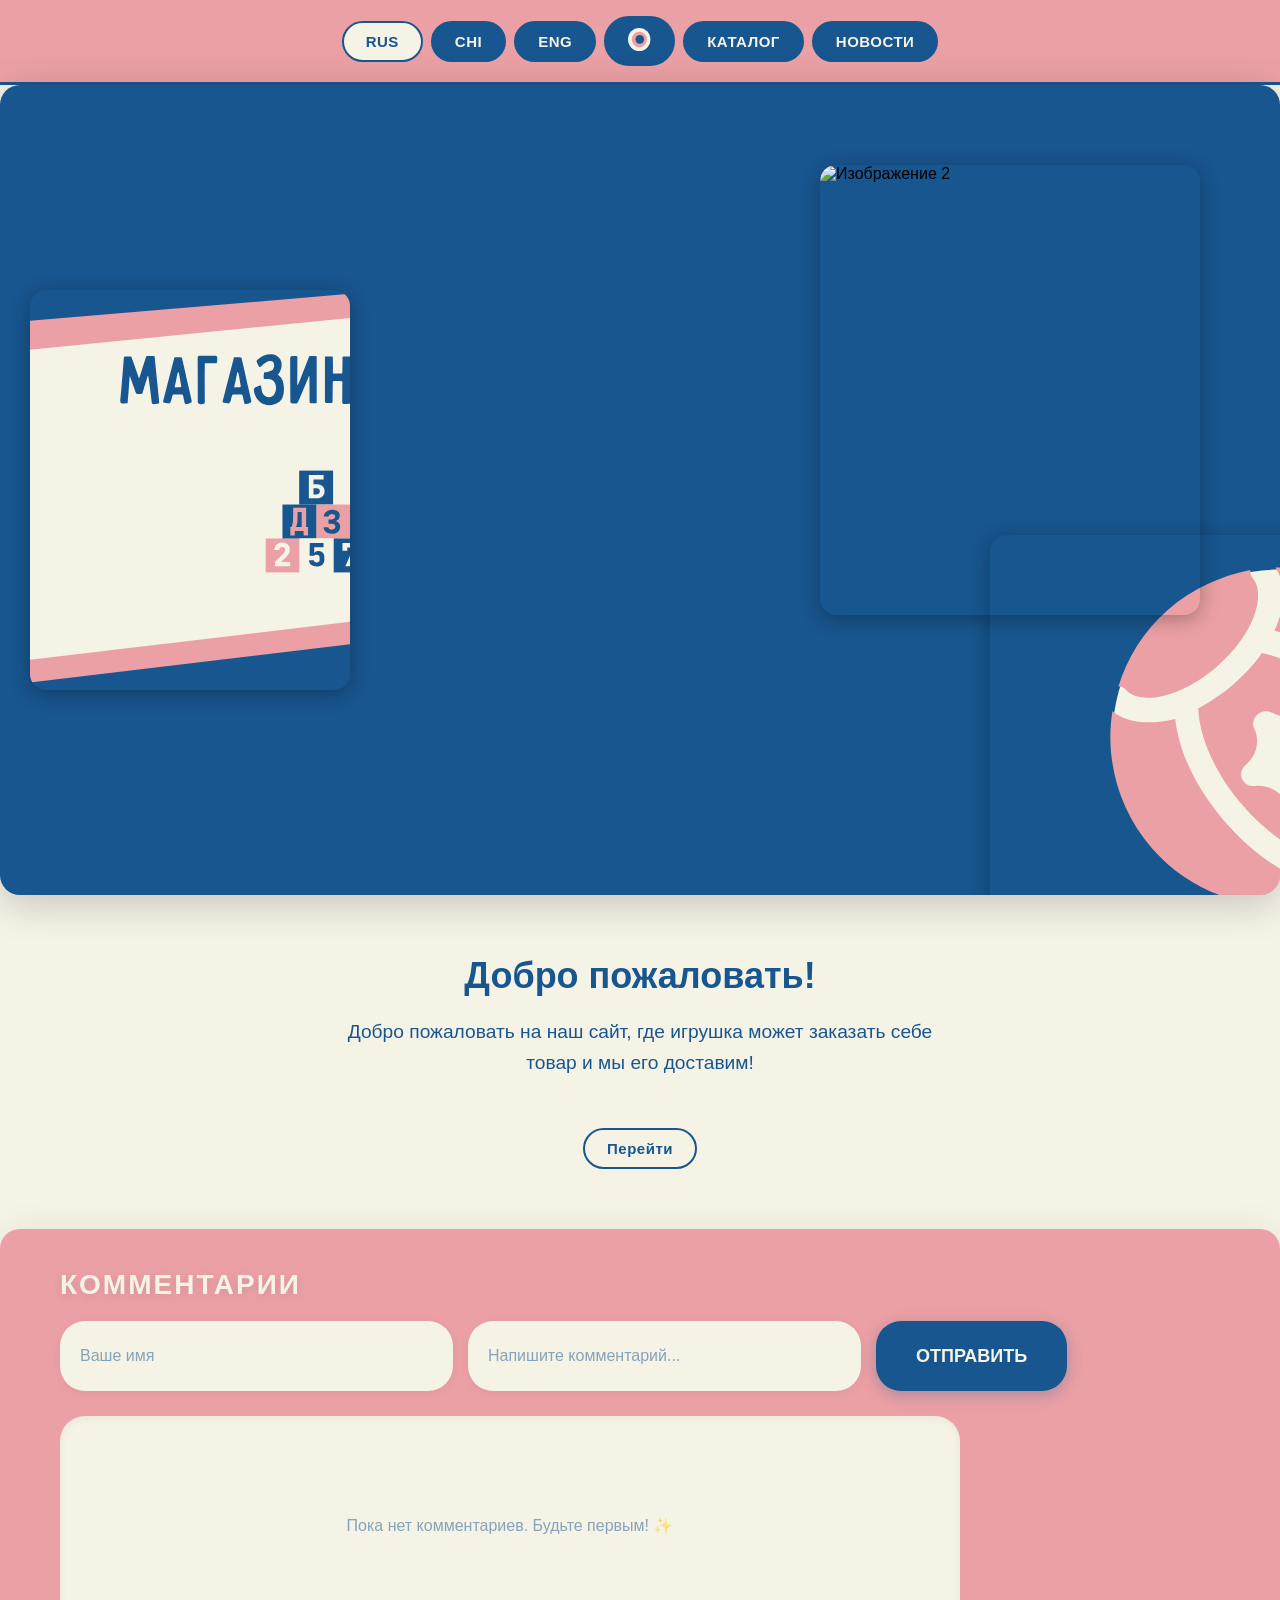
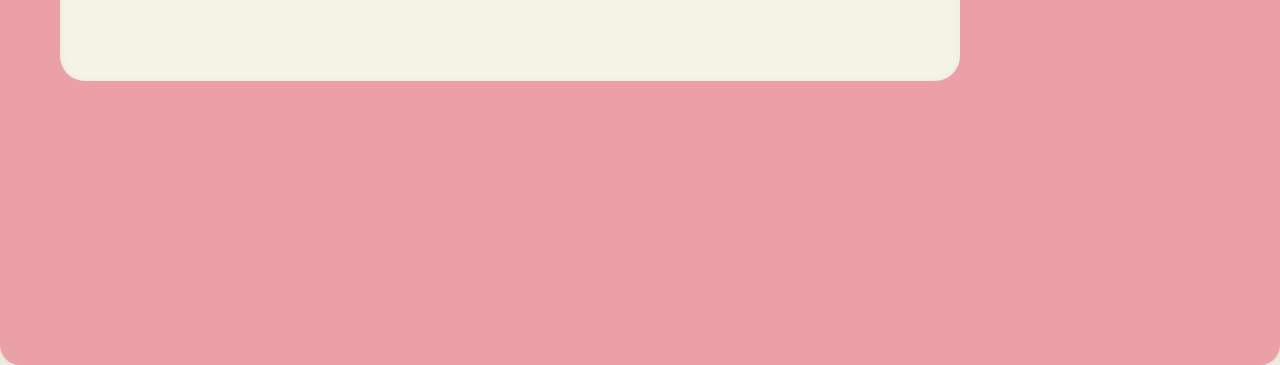
==== index1.html @ 5172970e "w" ====
<!doctype html>
<html lang="ru">
  <head>
    <meta charset="UTF-8" />
    <meta name="viewport" content="width=device-width, initial-scale=1.0" />
    <title>МАГАЗИН ДЛЯ ИГРУШЕК</title>
    <link rel="stylesheet" href="css/style.css" />
  </head>
  <body>
    <section class="top-bar">
      <div class="container">
        <div class="btn-row">
          <button class="btn-lang" data-lang="ru">RUS</button>
          <button class="btn-lang" data-lang="chi">CHI</button>
          <button class="btn-lang" data-lang="en">ENG</button>
          <button class="btn-lang" id="fontSizeToggle">
            <span><img src="img/Group 684.svg" /></span>
          </button>
          <a href="index3.html" class="btn-main">КАТАЛОГ</a>
          <a href="new4.html" class="btn-main">НОВОСТИ</a>
        </div>
      </div>
    </section>
    <section class="gallery-block">
      <div class="gallery-container">
        <div class="gallery-item gallery-left">
          <img
            src="img/Group 770.svg"
            alt="Изображение 1"
            class="gallery-img"
          />
        </div>

        <div class="gallery-item gallery-right">
          <img
            src="images/image2.png"
            alt="Изображение 2"
            class="gallery-img"
          />
        </div>

        <div class="gallery-item gallery-bottom">
          <img
            src="img/Group 767.svg"
            alt="Изображение 3"
            class="gallery-img"
          />
        </div>
      </div>
    </section>
    <section class="content-section">
      <div class="container">
        <h1 id="mainTitle">Добро пожаловать!</h1>
        <p id="mainText">
          Добро пожаловать на наш сайт, где игрушка может заказать себе товар и
          мы его доставим!
        </p>
        <a href="index2.html" class="btn-main btn-secondary">Перейти</a>
      </div>
    </section>
    <!-- ====== СЕКЦИЯ КОММЕНТАРИЕВ ====== -->
    <section class="comments-section">
      <div class="comments-container">
        <!-- Заголовок -->
        <h2 class="comments-title">КОММЕНТАРИИ</h2>

        <!-- Форма ввода -->
        <div class="comments-form">
          <!-- Поле для имени -->
          <input
            type="text"
            id="commentName"
            class="comment-input"
            placeholder="Ваше имя"
            maxlength="50"
          />

          <!-- Поле для комментария -->
          <input
            type="text"
            id="commentText"
            class="comment-input"
            placeholder="Напишите комментарий..."
            maxlength="200"
          />

          <!-- Кнопка отправки -->
          <button class="comment-btn" id="addCommentBtn">ОТПРАВИТЬ</button>
        </div>

        <!-- Блок с комментариями -->
        <div class="comments-list" id="commentsList">
          <!-- Комментарии будут появляться здесь -->
        </div>
      </div>
    </section>
    <script src="js/script.js"></script>
  </body>
</html>
---- css/style.css ----
@import "about.css";
@import "script.js";
@import "anim.css";
@import "primpabas.ttf";
@import "font.css";
@import "coms.css";
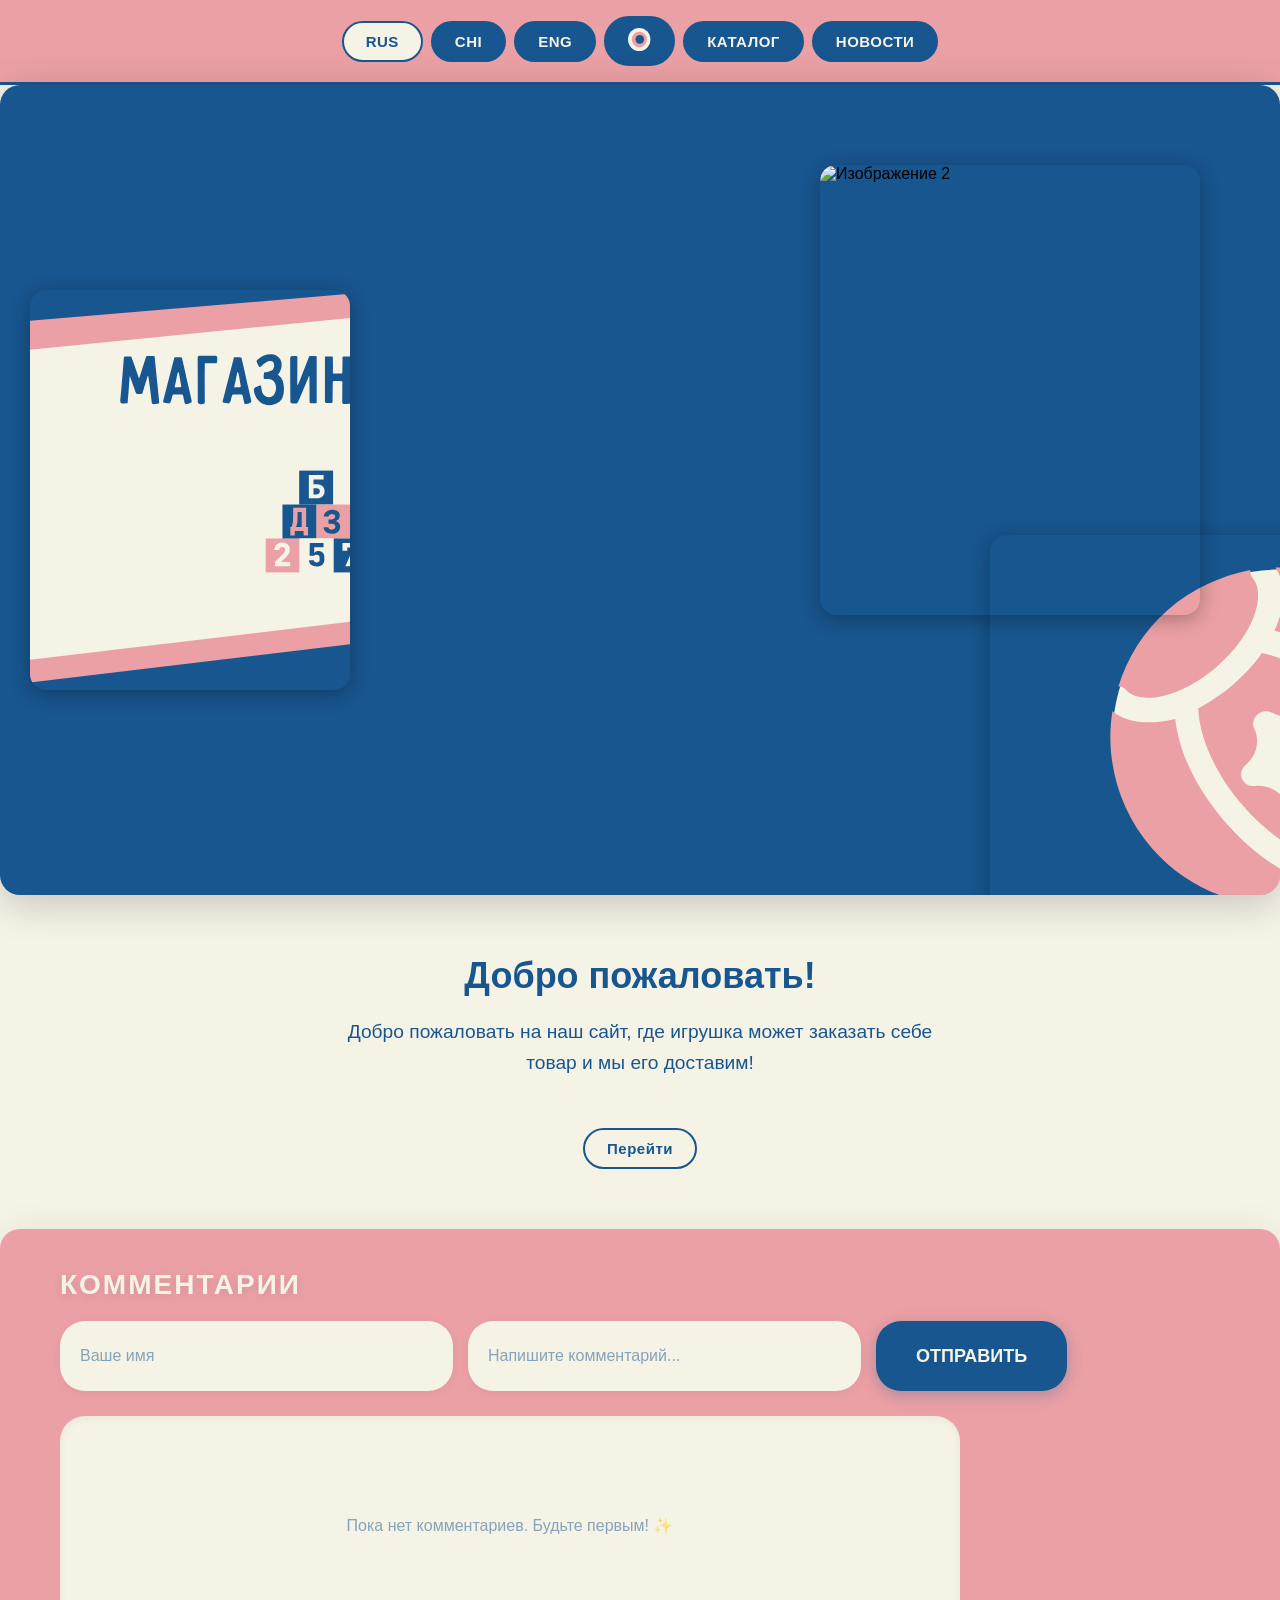
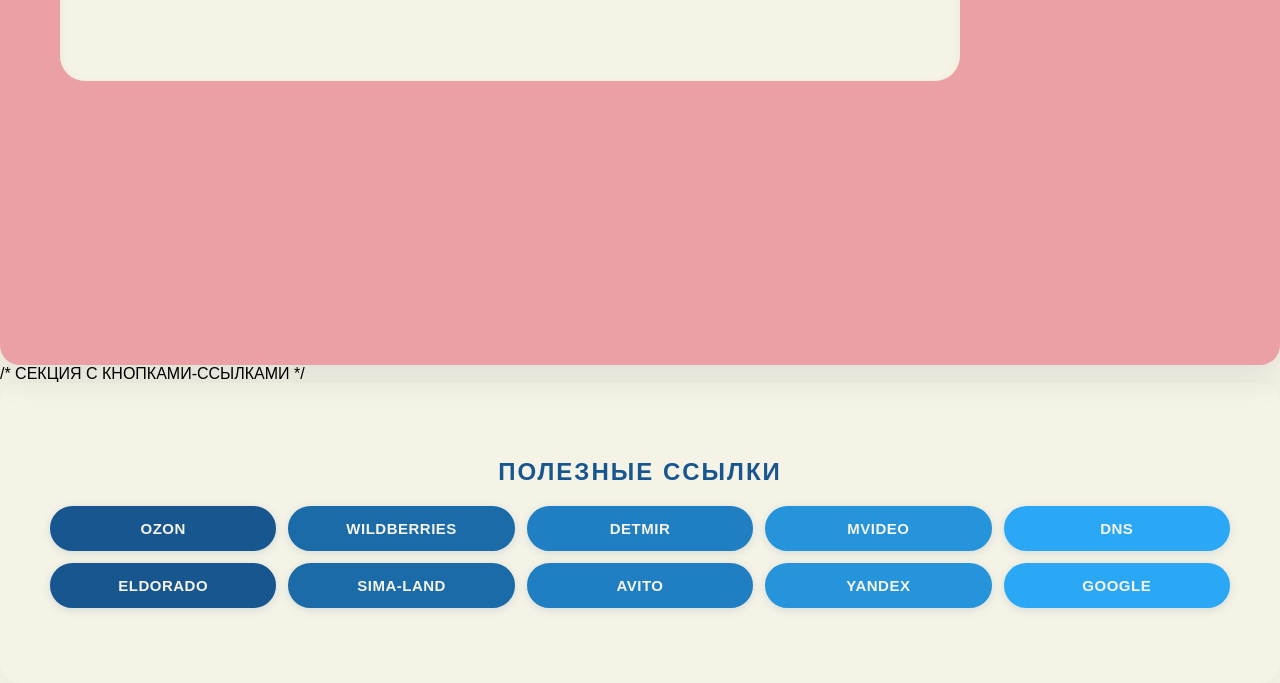
==== commit b499bb21: "1" ====
--- a/index1.html
+++ b/index1.html
@@ -58,15 +58,10 @@
         <a href="index2.html" class="btn-main btn-secondary">Перейти</a>
       </div>
     </section>
-    <!-- ====== СЕКЦИЯ КОММЕНТАРИЕВ ====== -->
     <section class="comments-section">
       <div class="comments-container">
-        <!-- Заголовок -->
         <h2 class="comments-title">КОММЕНТАРИИ</h2>
-
-        <!-- Форма ввода -->
         <div class="comments-form">
-          <!-- Поле для имени -->
           <input
             type="text"
             id="commentName"
@@ -75,7 +70,6 @@
             maxlength="50"
           />
 
-          <!-- Поле для комментария -->
           <input
             type="text"
             id="commentText"
@@ -84,15 +78,59 @@
             maxlength="200"
           />
 
-          <!-- Кнопка отправки -->
           <button class="comment-btn" id="addCommentBtn">ОТПРАВИТЬ</button>
         </div>
+        <div class="comments-list" id="commentsList"></div>
+      </div>
+    </section>
+    <section>
+      /* СЕКЦИЯ С КНОПКАМИ-ССЫЛКАМИ */
+      <section class="links-section">
+        <div class="links-container">
+          <h2 class="links-title">ПОЛЕЗНЫЕ ССЫЛКИ</h2>
 
-        <!-- Блок с комментариями -->
-        <div class="comments-list" id="commentsList">
-          <!-- Комментарии будут появляться здесь -->
+          <div class="links-grid">
+            <a href="https://www.ozon.ru" target="_blank" class="link-btn"
+              >OZON</a
+            >
+
+            <a
+              href="https://www.wildberries.ru"
+              target="_blank"
+              class="link-btn"
+              >WILDBERRIES</a
+            >
+
+            <a href="https://www.detmir.ru" target="_blank" class="link-btn"
+              >DETMIR</a
+            >
+
+            <a href="https://www.mvideo.ru" target="_blank" class="link-btn"
+              >MVIDEO</a
+            >
+
+            <a href="https://www.dns-shop.ru" target="_blank" class="link-btn"
+              >DNS</a
+            >
+            <a href="https://www.eldorado.ru" target="_blank" class="link-btn"
+              >ELDORADO</a
+            >
+            <a href="https://www.sima-land.ru" target="_blank" class="link-btn"
+              >SIMA-LAND</a
+            >
+            <a href="https://www.avito.ru" target="_blank" class="link-btn"
+              >AVITO</a
+            >
+            <a href="https://www.yandex.ru" target="_blank" class="link-btn"
+              >YANDEX</a
+            >
+
+            <a href="https://www.google.ru" target="_blank" class="link-btn"
+              >GOOGLE</a
+            >
+          </div>
         </div>
-      </div>
+      </section>
     </section>
     <script src="js/script.js"></script>
   </body>
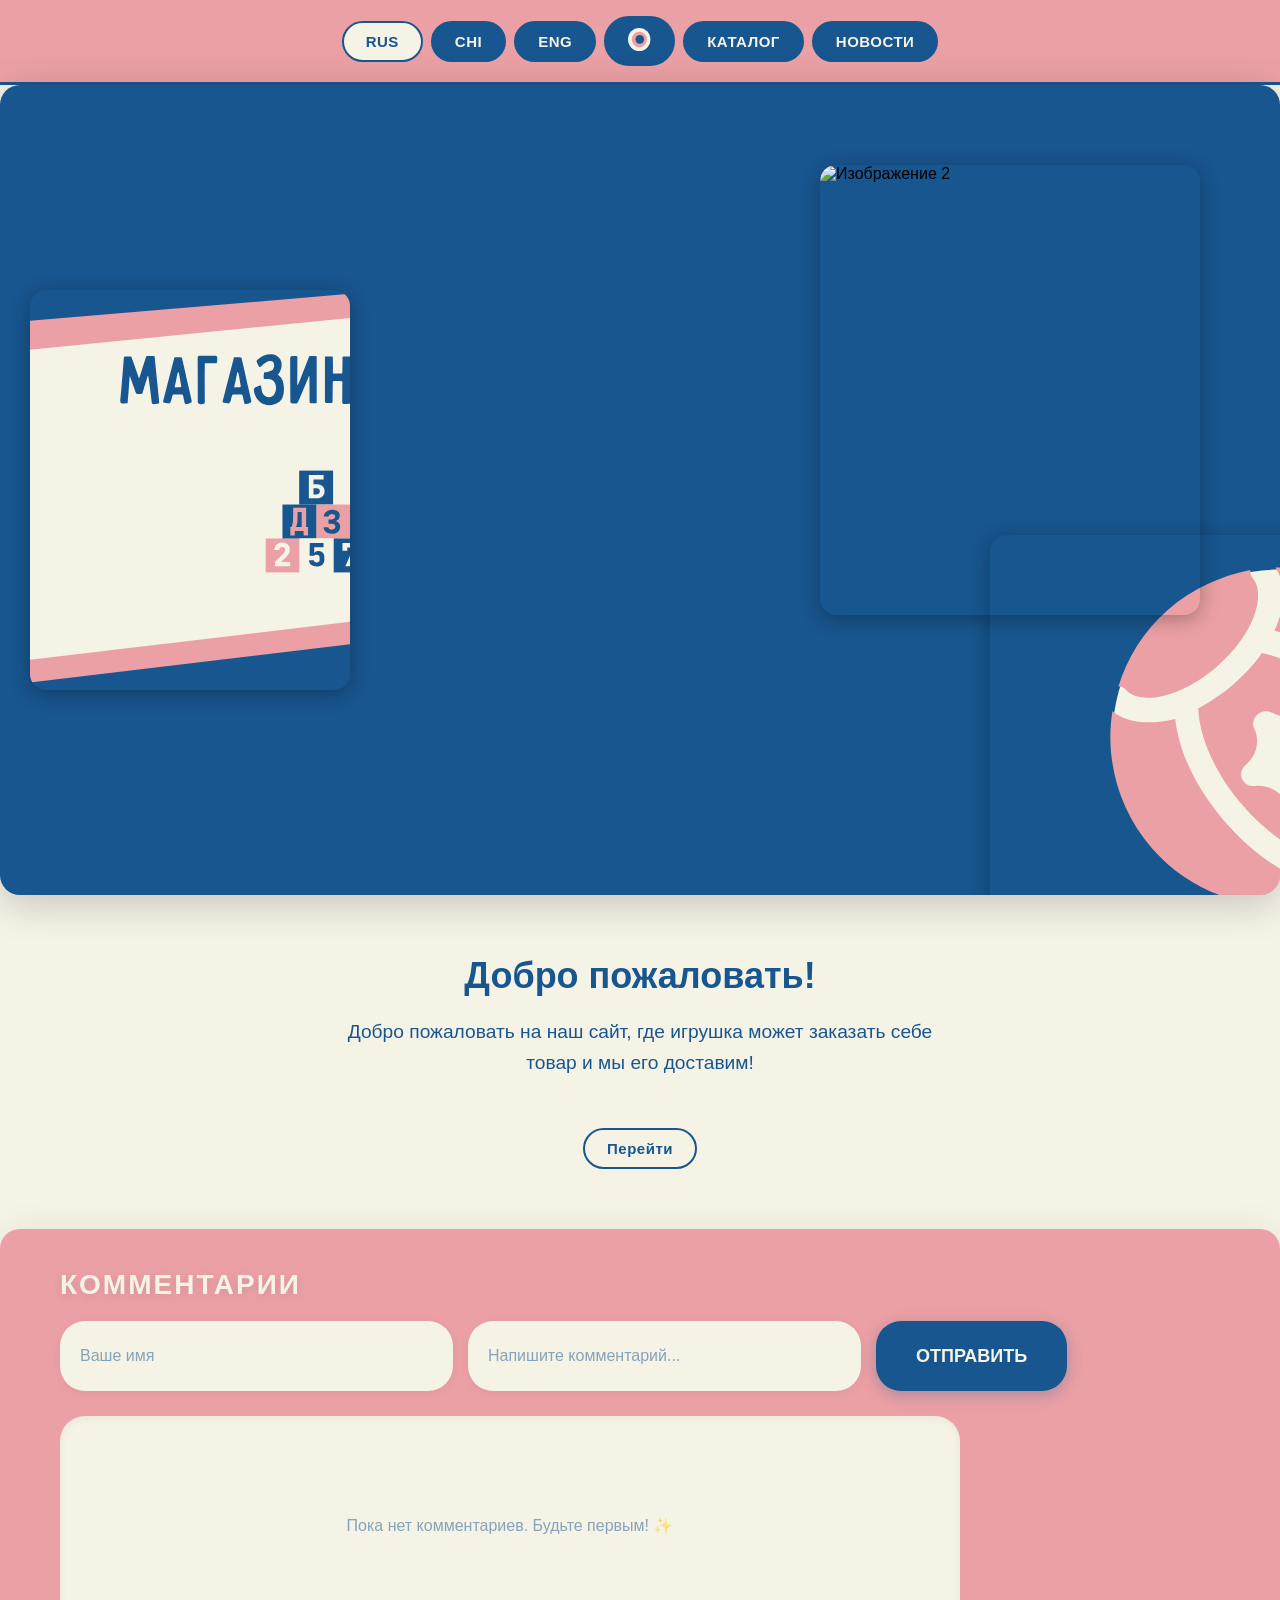
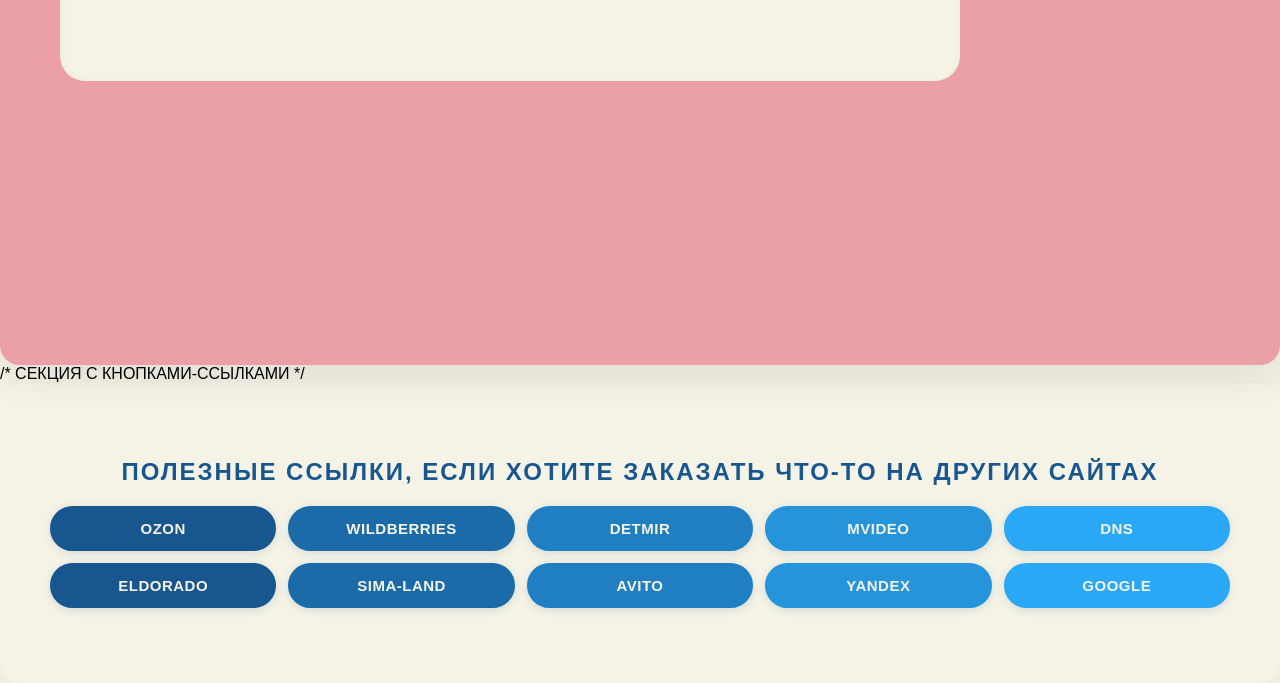
==== commit ae089031: "Update index1.html" ====
--- a/index1.html
+++ b/index1.html
@@ -87,7 +87,9 @@
       /* СЕКЦИЯ С КНОПКАМИ-ССЫЛКАМИ */
       <section class="links-section">
         <div class="links-container">
-          <h2 class="links-title">ПОЛЕЗНЫЕ ССЫЛКИ</h2>
+          <h2 class="links-title">
+            ПОЛЕЗНЫЕ ССЫЛКИ, ЕСЛИ ХОТИТЕ ЗАКАЗАТЬ ЧТО-ТО НА ДРУГИХ САЙТАХ
+          </h2>
 
           <div class="links-grid">
             <a href="https://www.ozon.ru" target="_blank" class="link-btn"
@@ -132,6 +134,8 @@
         </div>
       </section>
     </section>
-    <script src="js/script.js"></script>
+    <script src="js/script.js">
+      alert('Добро пожаловать на наш сайт! 🧸');
+    </script>
   </body>
 </html>
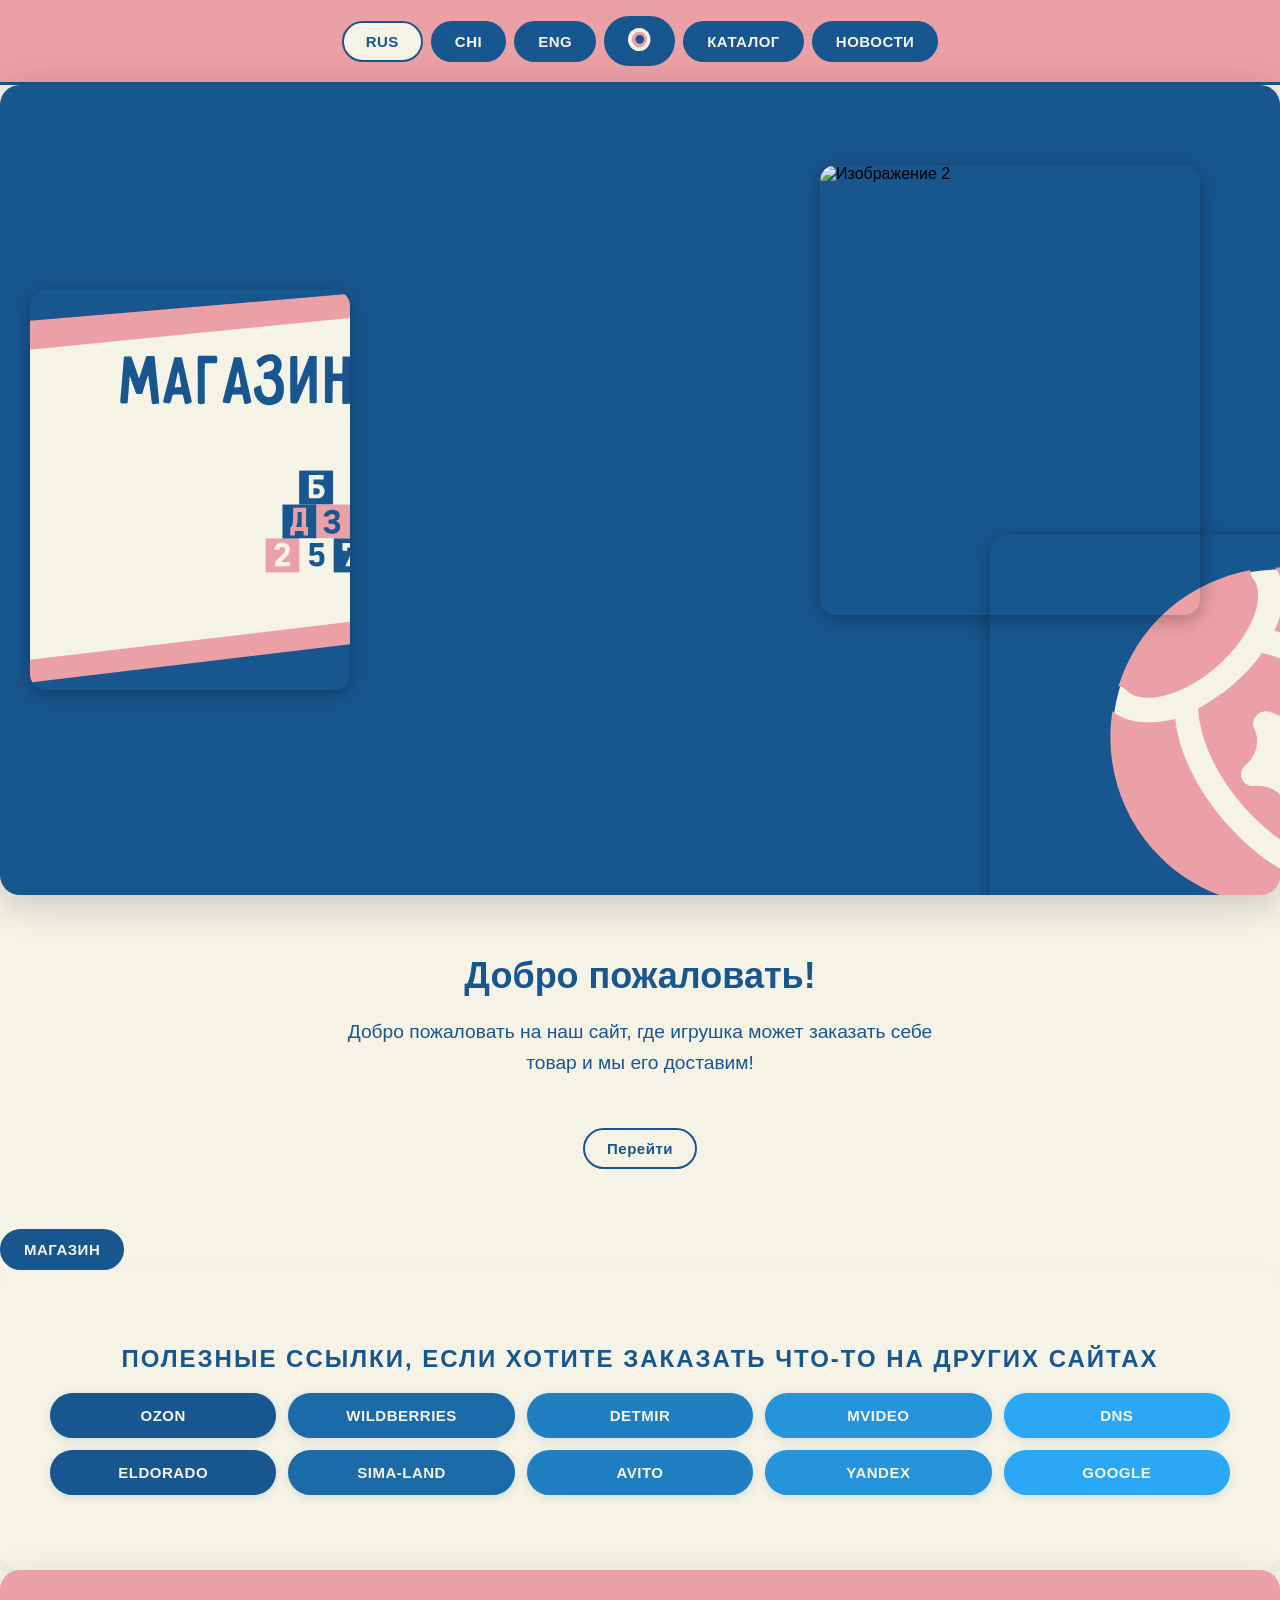
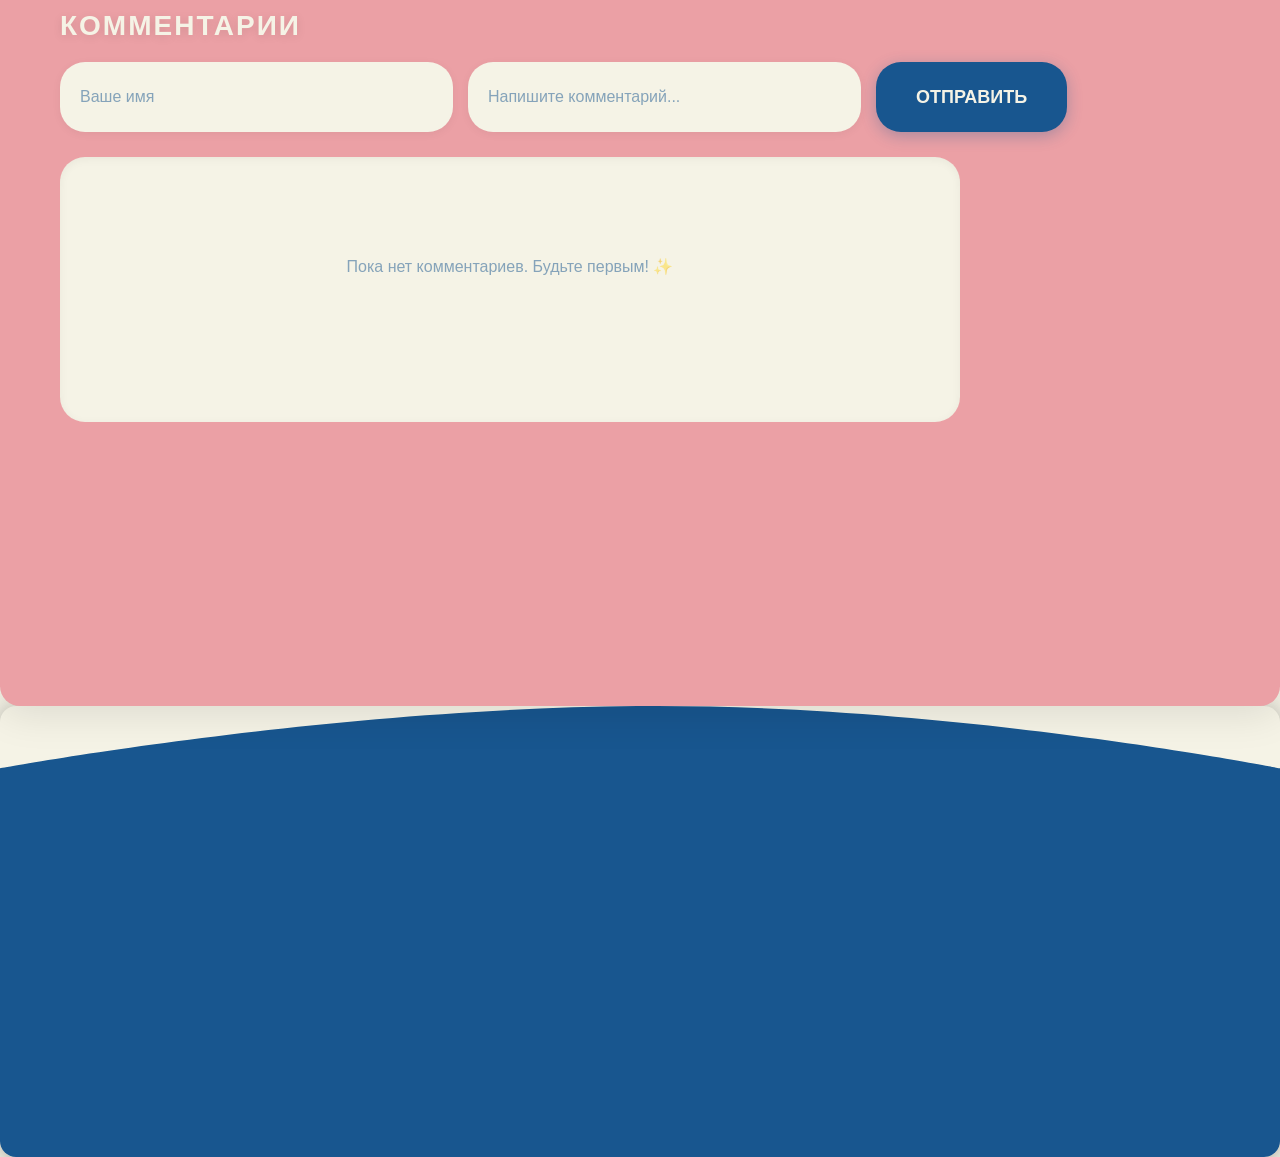
==== commit 97d3610a: "4" ====
--- a/index1.html
+++ b/index1.html
@@ -58,33 +58,8 @@
         <a href="index2.html" class="btn-main btn-secondary">Перейти</a>
       </div>
     </section>
-    <section class="comments-section">
-      <div class="comments-container">
-        <h2 class="comments-title">КОММЕНТАРИИ</h2>
-        <div class="comments-form">
-          <input
-            type="text"
-            id="commentName"
-            class="comment-input"
-            placeholder="Ваше имя"
-            maxlength="50"
-          />
-
-          <input
-            type="text"
-            id="commentText"
-            class="comment-input"
-            placeholder="Напишите комментарий..."
-            maxlength="200"
-          />
-
-          <button class="comment-btn" id="addCommentBtn">ОТПРАВИТЬ</button>
-        </div>
-        <div class="comments-list" id="commentsList"></div>
-      </div>
-    </section>
+    <section> <a href="index6.html" class="btn-main">МАГАЗИН</a></section>
     <section>
-      /* СЕКЦИЯ С КНОПКАМИ-ССЫЛКАМИ */
       <section class="links-section">
         <div class="links-container">
           <h2 class="links-title">
@@ -133,9 +108,47 @@
           </div>
         </div>
       </section>
+      <section class="comments-section">
+        <div class="comments-container">
+          <h2 class="comments-title">КОММЕНТАРИИ</h2>
+          <div class="comments-form">
+            <input
+              type="text"
+              id="commentName"
+              class="comment-input"
+              placeholder="Ваше имя"
+              maxlength="50"
+            />
+
+            <input
+              type="text"
+              id="commentText"
+              class="comment-input"
+              placeholder="Напишите комментарий..."
+              maxlength="200"
+            />
+
+            <button class="comment-btn" id="addCommentBtn">ОТПРАВИТЬ</button>
+          </div>
+          <div class="comments-list" id="commentsList"></div>
+        </div>
+      </section>
+    </section>
+    <section class="end">
+      <div>
+        <div class="/">
+          <img
+            src="img/Rectangle 760.svg"
+            alt="Изображение 2"
+            class="gallery-img"
+          />
+        </div>
+
+        </div>
+      </div>
     </section>
     <script src="js/script.js">
-      alert('Добро пожаловать на наш сайт! 🧸');
+      alert('Добро пожаловать на наш сайт!');
     </script>
   </body>
 </html>
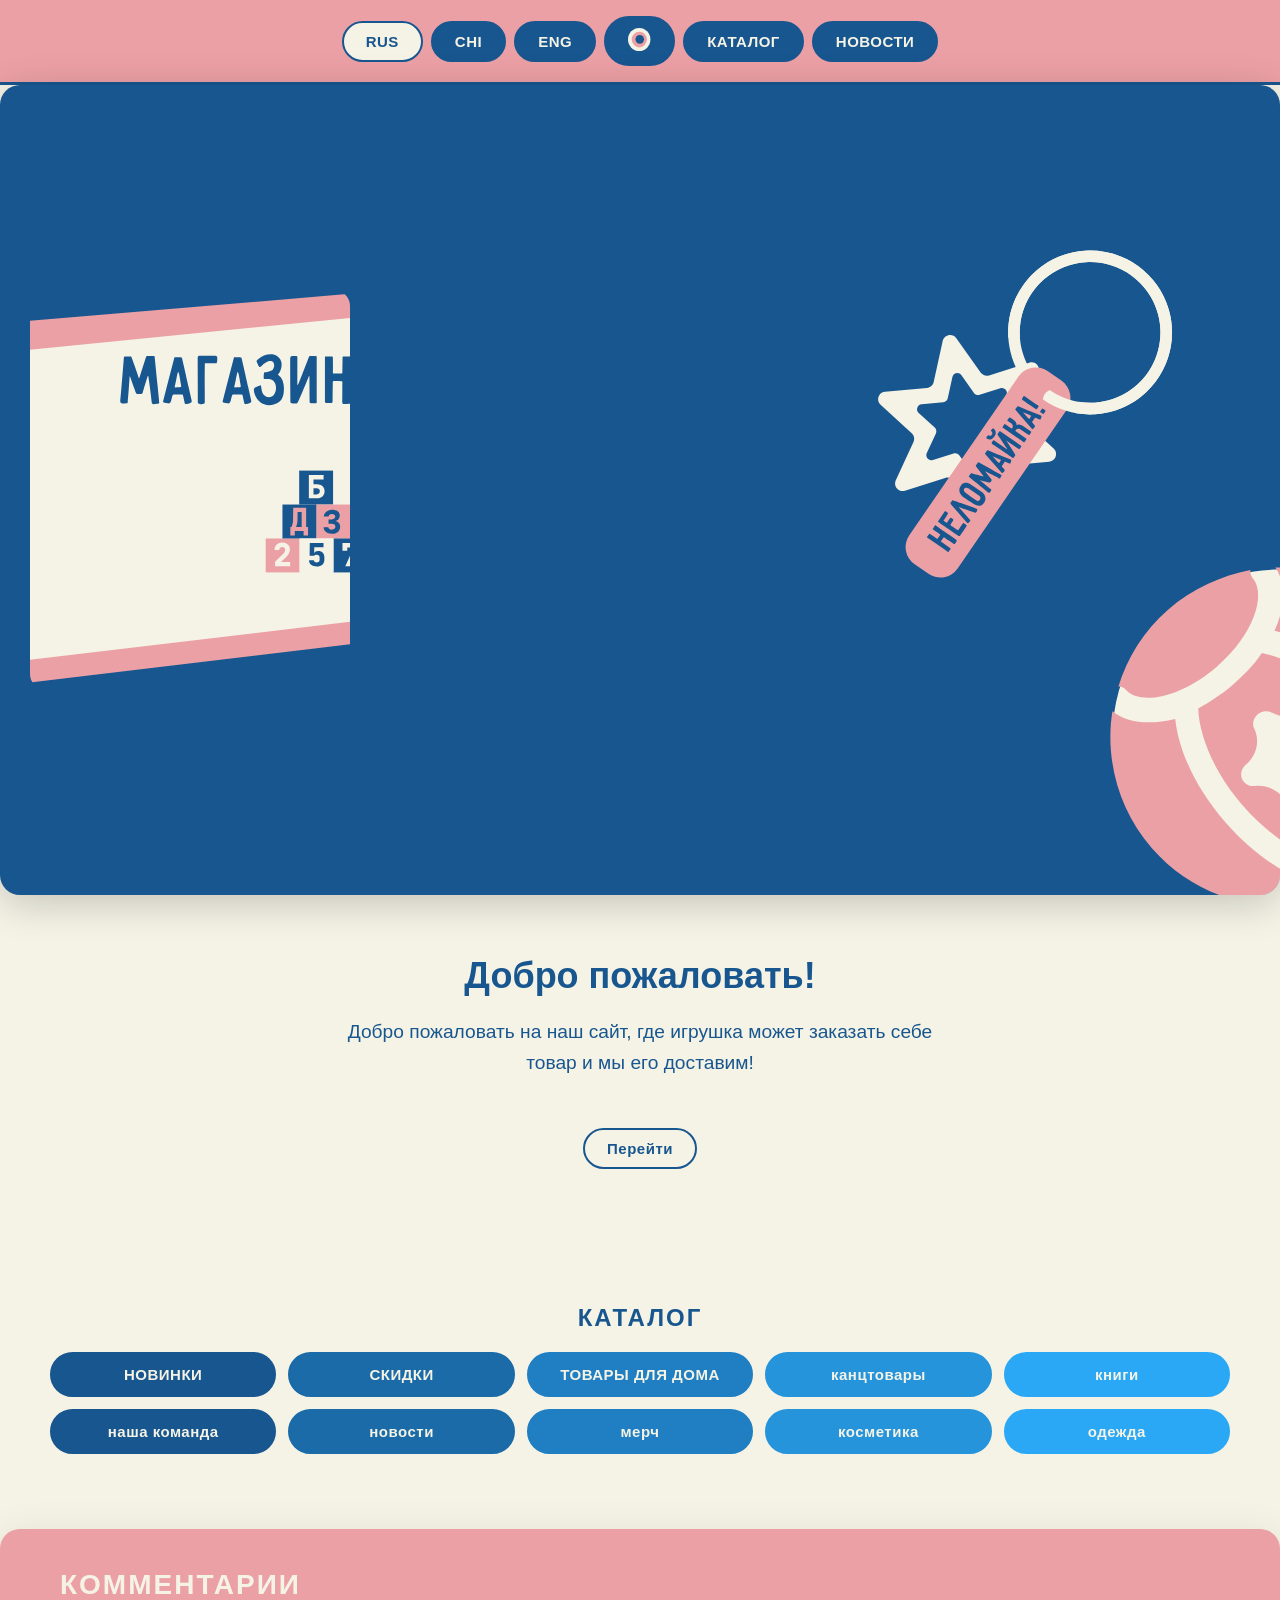
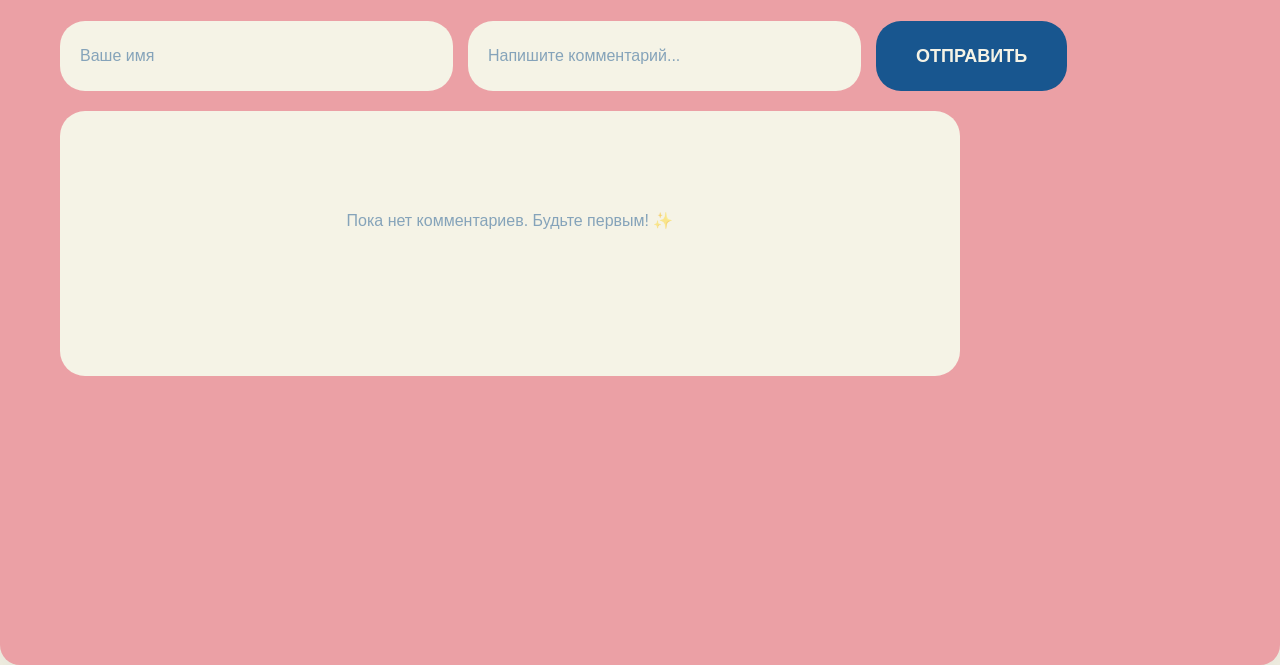
==== commit 3f805ca2: "6" ====
--- a/index1.html
+++ b/index1.html
@@ -16,7 +16,7 @@
           <button class="btn-lang" id="fontSizeToggle">
             <span><img src="img/Group 684.svg" /></span>
           </button>
-          <a href="index3.html" class="btn-main">КАТАЛОГ</a>
+          <a href="magazine2.html" class="btn-main">КАТАЛОГ</a>
           <a href="new4.html" class="btn-main">НОВОСТИ</a>
         </div>
       </div>
@@ -30,24 +30,15 @@
             class="gallery-img"
           />
         </div>
-
         <div class="gallery-item gallery-right">
-          <img
-            src="images/image2.png"
-            alt="Изображение 2"
-            class="gallery-img"
-          />
+          <img src="img/Group 740.svg" class="gallery-img" />
         </div>
-
         <div class="gallery-item gallery-bottom">
-          <img
-            src="img/Group 767.svg"
-            alt="Изображение 3"
-            class="gallery-img"
-          />
+          <img src="img/Group 767.svg" class="gallery-img" />
         </div>
       </div>
     </section>
+
     <section class="content-section">
       <div class="container">
         <h1 id="mainTitle">Добро пожаловать!</h1>
@@ -58,97 +49,51 @@
         <a href="index2.html" class="btn-main btn-secondary">Перейти</a>
       </div>
     </section>
-    <section> <a href="index6.html" class="btn-main">МАГАЗИН</a></section>
-    <section>
-      <section class="links-section">
-        <div class="links-container">
-          <h2 class="links-title">
-            ПОЛЕЗНЫЕ ССЫЛКИ, ЕСЛИ ХОТИТЕ ЗАКАЗАТЬ ЧТО-ТО НА ДРУГИХ САЙТАХ
-          </h2>
-
-          <div class="links-grid">
-            <a href="https://www.ozon.ru" target="_blank" class="link-btn"
-              >OZON</a
-            >
-
-            <a
-              href="https://www.wildberries.ru"
-              target="_blank"
-              class="link-btn"
-              >WILDBERRIES</a
-            >
-
-            <a href="https://www.detmir.ru" target="_blank" class="link-btn"
-              >DETMIR</a
-            >
-
-            <a href="https://www.mvideo.ru" target="_blank" class="link-btn"
-              >MVIDEO</a
-            >
-
-            <a href="https://www.dns-shop.ru" target="_blank" class="link-btn"
-              >DNS</a
-            >
-            <a href="https://www.eldorado.ru" target="_blank" class="link-btn"
-              >ELDORADO</a
-            >
-            <a href="https://www.sima-land.ru" target="_blank" class="link-btn"
-              >SIMA-LAND</a
-            >
-            <a href="https://www.avito.ru" target="_blank" class="link-btn"
-              >AVITO</a
-            >
-            <a href="https://www.yandex.ru" target="_blank" class="link-btn"
-              >YANDEX</a
-            >
-
-            <a href="https://www.google.ru" target="_blank" class="link-btn"
-              >GOOGLE</a
-            >
-          </div>
-        </div>
-      </section>
-      <section class="comments-section">
-        <div class="comments-container">
-          <h2 class="comments-title">КОММЕНТАРИИ</h2>
-          <div class="comments-form">
-            <input
-              type="text"
-              id="commentName"
-              class="comment-input"
-              placeholder="Ваше имя"
-              maxlength="50"
-            />
-
-            <input
-              type="text"
-              id="commentText"
-              class="comment-input"
-              placeholder="Напишите комментарий..."
-              maxlength="200"
-            />
-
-            <button class="comment-btn" id="addCommentBtn">ОТПРАВИТЬ</button>
-          </div>
-          <div class="comments-list" id="commentsList"></div>
-        </div>
-      </section>
-    </section>
-    <section class="end">
-      <div>
-        <div class="/">
-          <img
-            src="img/Rectangle 760.svg"
-            alt="Изображение 2"
-            class="gallery-img"
-          />
-        </div>
-
+    <section class="links-section">
+      <div class="links-container">
+        <h2 class="links-title">КАТАЛОГ</h2>
+        <div class="links-grid">
+          <a href="index6.html" target="_blank" class="link-btn">НОВИНКИ</a>
+          <a href="index6.html" target="_blank" class="link-btn">СКИДКИ</a>
+          <a href="index6.html" target="_blank" class="link-btn"
+            >ТОВАРЫ ДЛЯ ДОМА</a
+          >
+          <a href="index6.html" target="_blank" class="link-btn">канцтовары</a>
+          <a href="index6.html" target="_blank" class="link-btn">книги</a>
+          <a href="index6.html" target="_blank" class="link-btn"
+            >наша команда</a
+          >
+          <a href="index6.html" target="_blank" class="link-btn">новости</a>
+          <a href="index6.html" target="_blank" class="link-btn">мерч</a>
+          <a href="index6.html" target="_blank" class="link-btn">косметика</a>
+          <a href="index6.html" target="_blank" class="link-btn">одежда </a>
         </div>
       </div>
     </section>
-    <script src="js/script.js">
-      alert('Добро пожаловать на наш сайт!');
-    </script>
+    <section class="comments-section">
+      <div class="comments-container">
+        <h2 class="comments-title">КОММЕНТАРИИ</h2>
+        <div class="comments-form">
+          <input
+            type="text"
+            id="commentName"
+            class="comment-input"
+            placeholder="Ваше имя"
+            maxlength="50"
+          />
+          <input
+            type="text"
+            id="commentText"
+            class="comment-input"
+            placeholder="Напишите комментарий..."
+            maxlength="200"
+          />
+          <button class="comment-btn" id="addCommentBtn">ОТПРАВИТЬ</button>
+        </div>
+        <div class="comments-list" id="commentsList"></div>
+      </div>
+    </section>
+
+    <script src="js/script.js"></script>
   </body>
 </html>
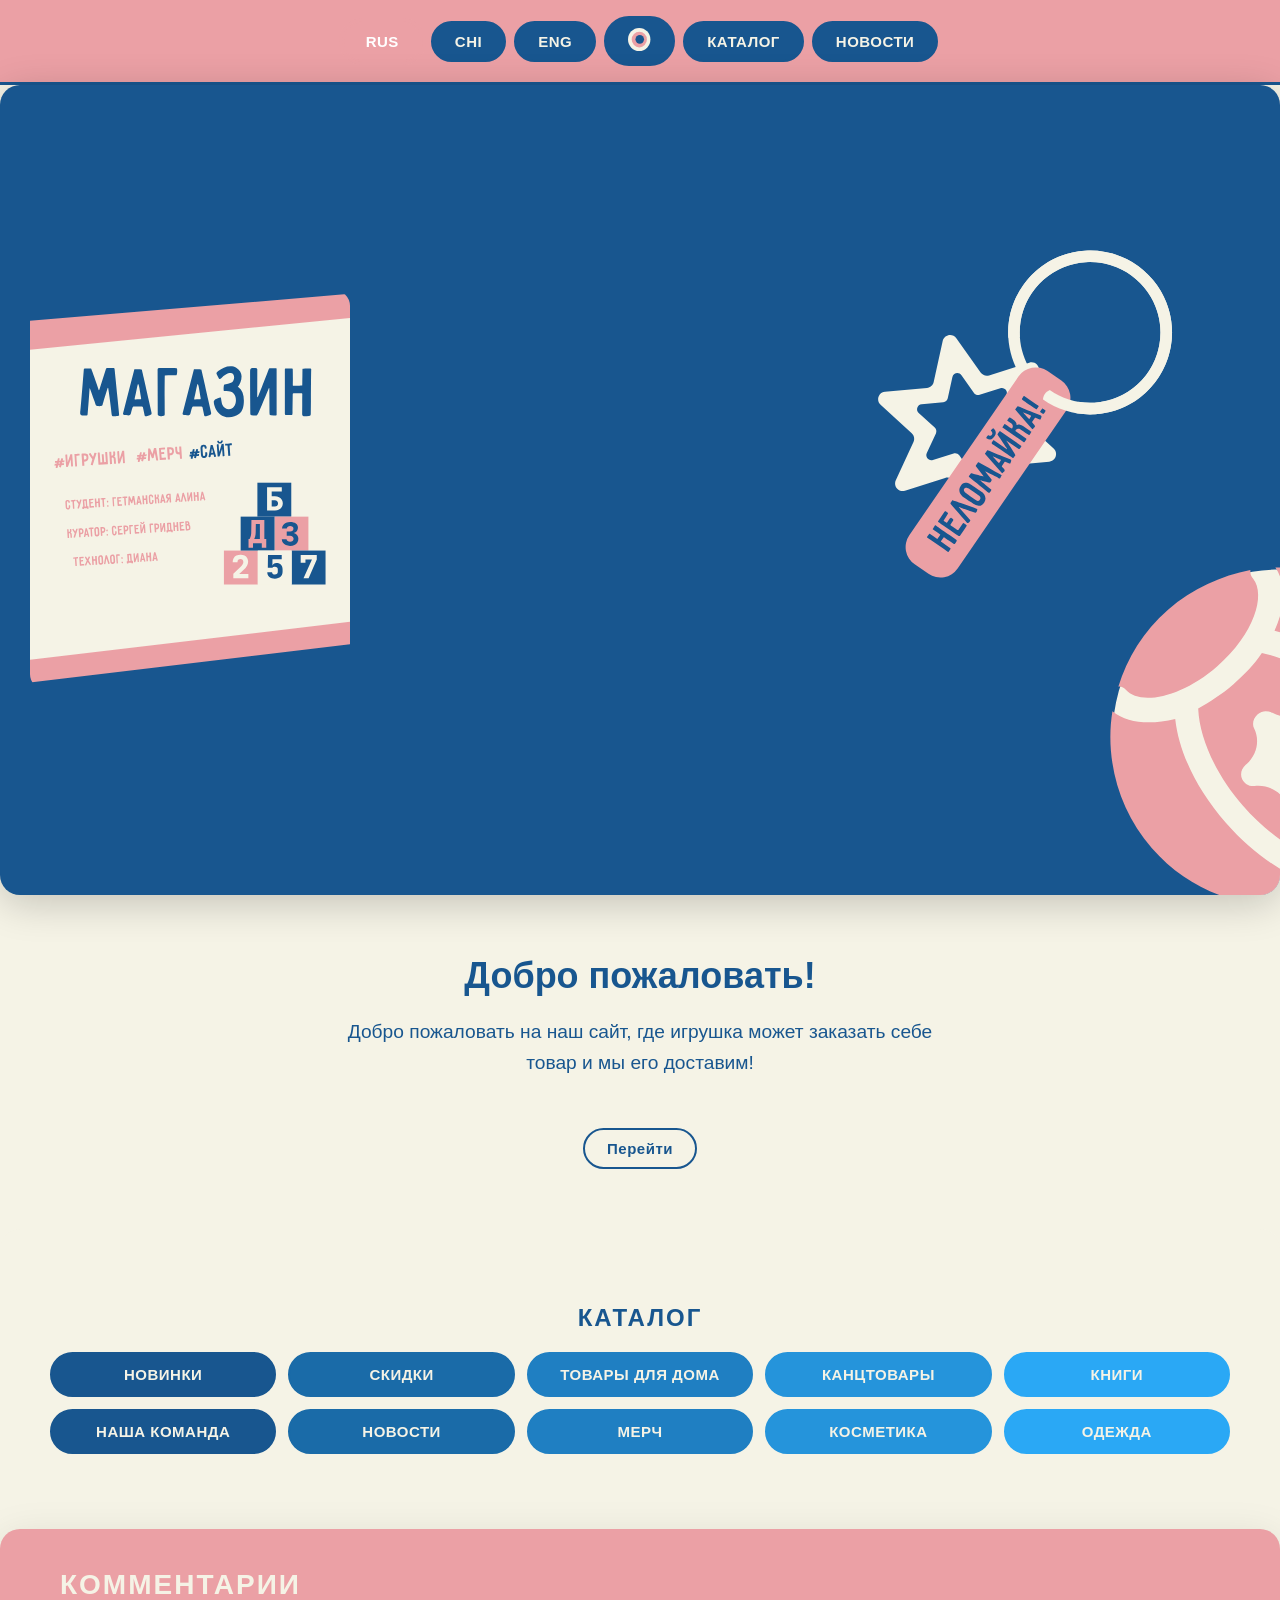
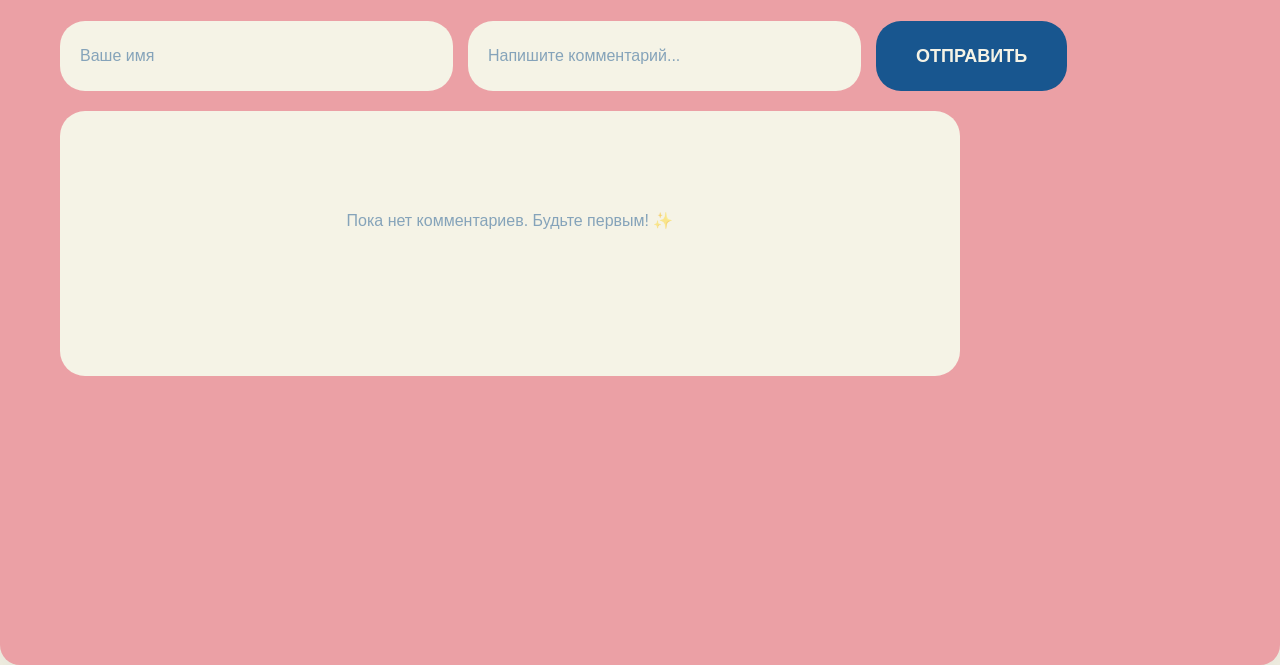
==== commit b85b29af: "7" ====
--- a/index1.html
+++ b/index1.html
@@ -16,7 +16,7 @@
           <button class="btn-lang" id="fontSizeToggle">
             <span><img src="img/Group 684.svg" /></span>
           </button>
-          <a href="magazine2.html" class="btn-main">КАТАЛОГ</a>
+          <a href="inhoues3.html" class="btn-main">КАТАЛОГ</a>
           <a href="new4.html" class="btn-main">НОВОСТИ</a>
         </div>
       </div>
@@ -25,7 +25,7 @@
       <div class="gallery-container">
         <div class="gallery-item gallery-left">
           <img
-            src="img/Group 770.svg"
+            src="img/Group 780.svg"
             alt="Изображение 1"
             class="gallery-img"
           />
@@ -46,7 +46,7 @@
           Добро пожаловать на наш сайт, где игрушка может заказать себе товар и
           мы его доставим!
         </p>
-        <a href="index2.html" class="btn-main btn-secondary">Перейти</a>
+        <a href="new4.html" class="btn-main btn-secondary">Перейти</a>
       </div>
     </section>
     <section class="links-section">
@@ -63,7 +63,7 @@
           <a href="index6.html" target="_blank" class="link-btn"
             >наша команда</a
           >
-          <a href="index6.html" target="_blank" class="link-btn">новости</a>
+          <a href="new4.html" target="_blank" class="link-btn">новости</a>
           <a href="index6.html" target="_blank" class="link-btn">мерч</a>
           <a href="index6.html" target="_blank" class="link-btn">косметика</a>
           <a href="index6.html" target="_blank" class="link-btn">одежда </a>
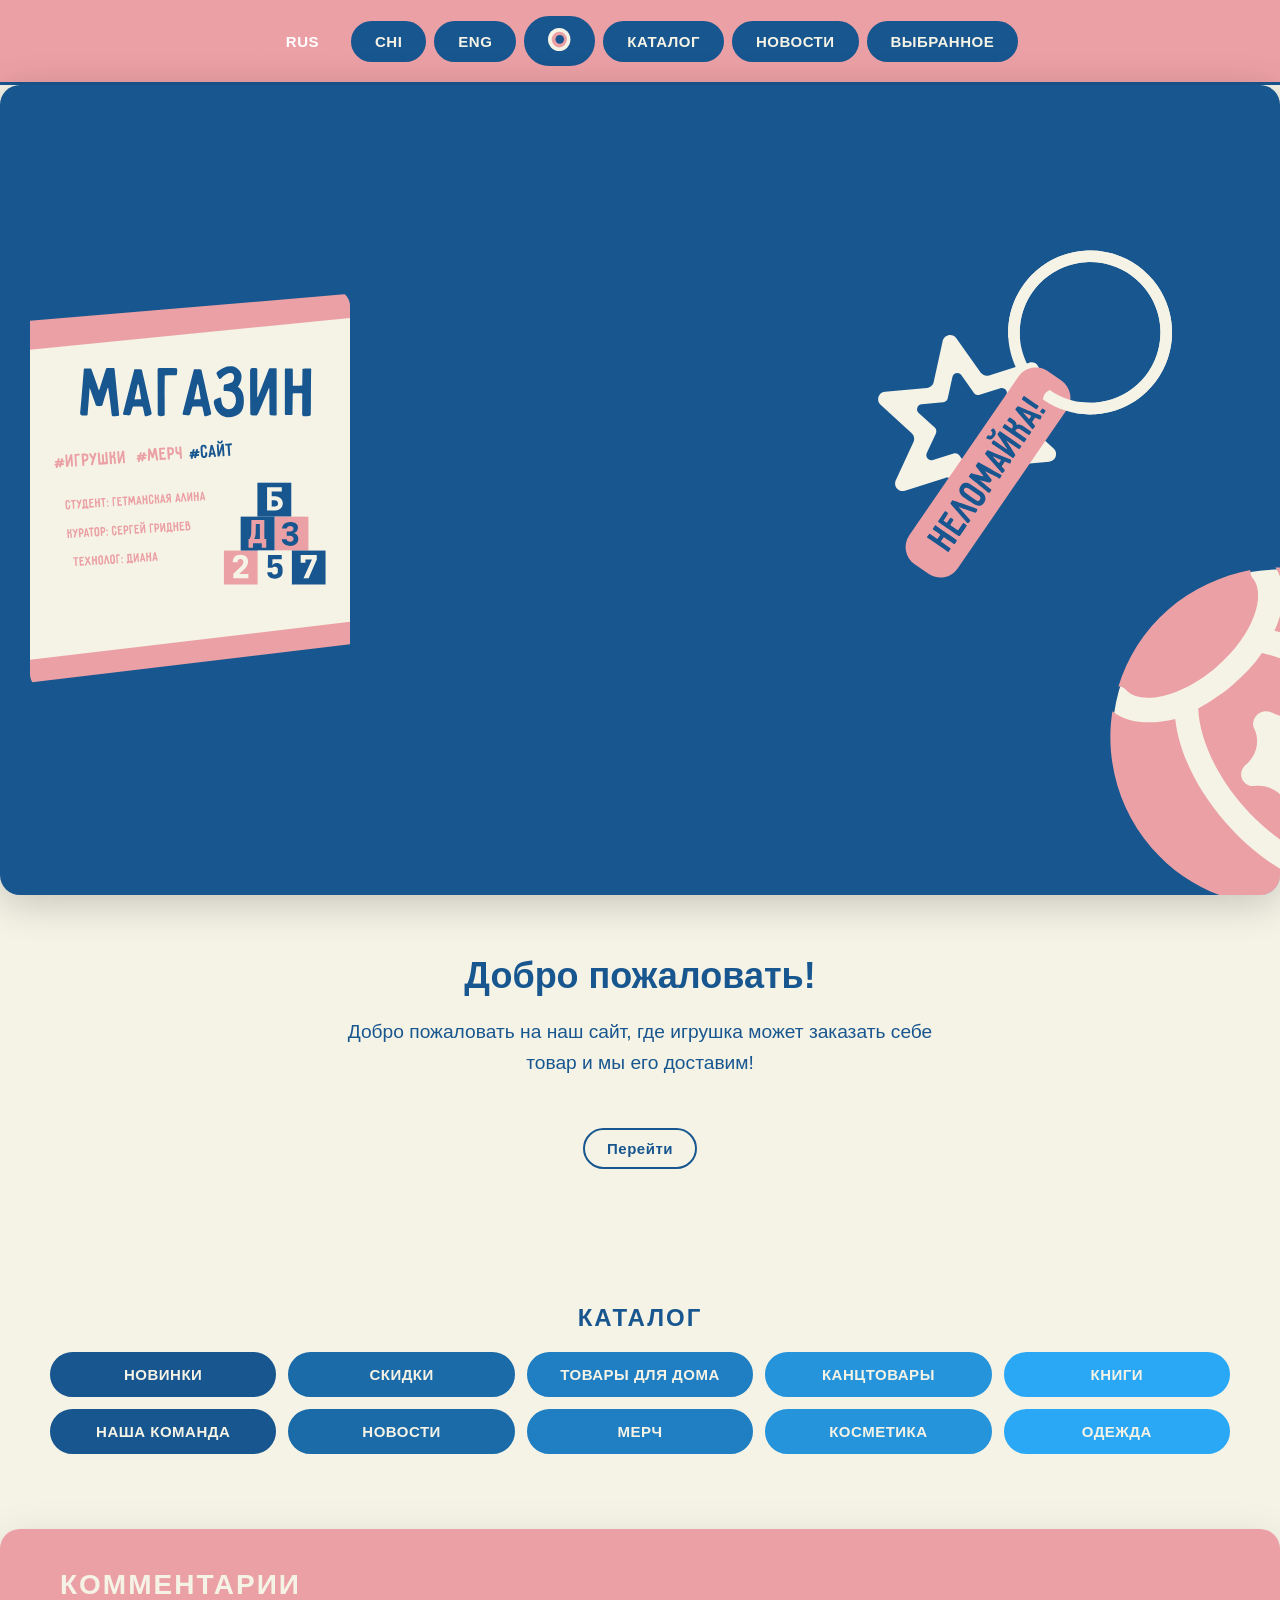
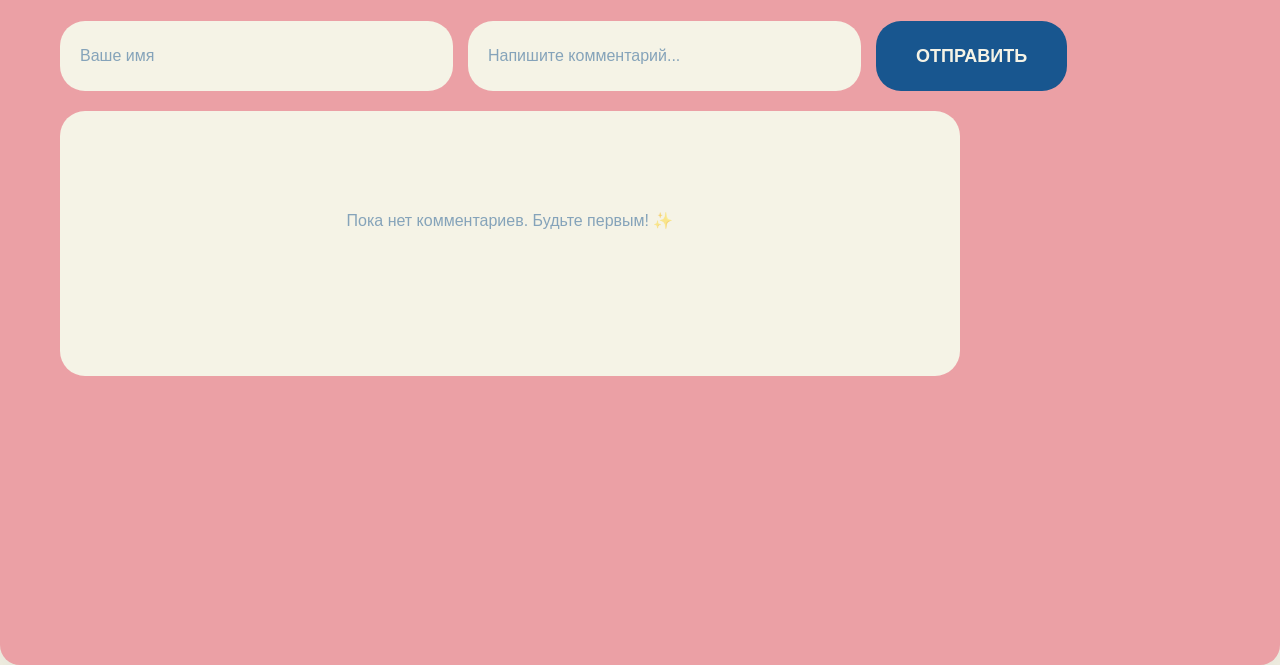
==== commit df429da0: "9" ====
--- a/index1.html
+++ b/index1.html
@@ -55,7 +55,7 @@
         <div class="links-grid">
           <a href="index6.html" target="_blank" class="link-btn">НОВИНКИ</a>
           <a href="index6.html" target="_blank" class="link-btn">СКИДКИ</a>
-          <a href="index6.html" target="_blank" class="link-btn"
+          <a href="maazin.html" target="_blank" class="link-btn"
             >ТОВАРЫ ДЛЯ ДОМА</a
           >
           <a href="index6.html" target="_blank" class="link-btn">канцтовары</a>
@@ -65,8 +65,8 @@
           >
           <a href="new4.html" target="_blank" class="link-btn">новости</a>
           <a href="index6.html" target="_blank" class="link-btn">мерч</a>
-          <a href="index6.html" target="_blank" class="link-btn">косметика</a>
-          <a href="index6.html" target="_blank" class="link-btn">одежда </a>
+          <a href="new5.html" target="_blank" class="link-btn">косметика</a>
+          <a href="new5.html" target="_blank" class="link-btn">одежда </a>
         </div>
       </div>
     </section>
